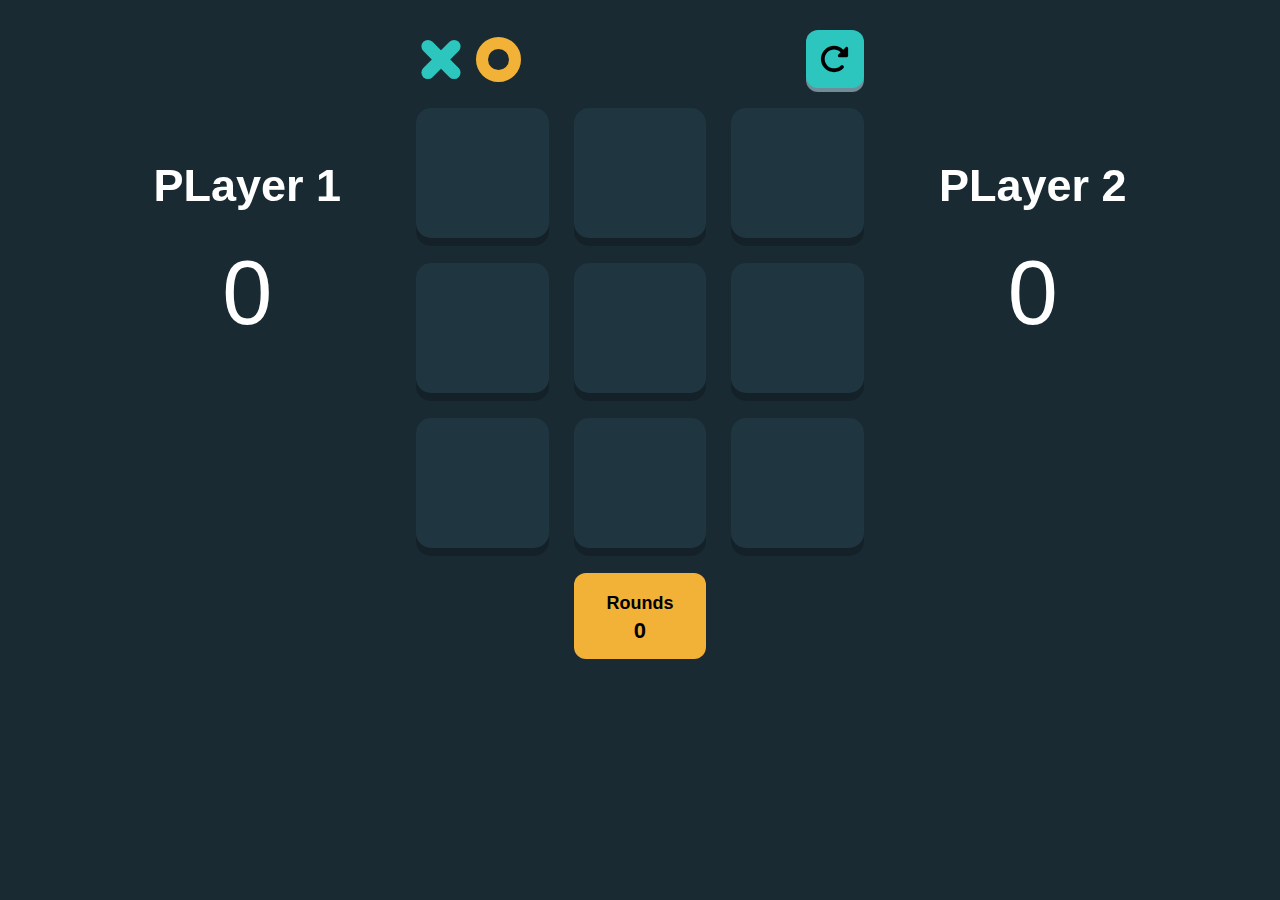
==== index.html @ ec6d65dd "X/O Game" ====
<!DOCTYPE html>
<html lang="en">
  <head>
    <meta charset="UTF-8" />
    <meta http-equiv="X-UA-Compatible" content="IE=edge" />
    <meta name="viewport" content="width=device-width, initial-scale=1.0" />
    <title>X/O</title>
    <link rel="stylesheet" href="style.css" />
    <script defer src="script.js"></script>
  </head>
  <body>
    <div class="player player_1">
      <div>
        <h2 class="player1_name">PLayer 1</h2>
        <span class="player1_score">0</span>
      </div>
      <div class="mark">
        <p class="player1_mark"></p>
      </div>
    </div>
    <div class="wrapper">
      <div class="options">
        <div class="marks">
          <div class="x"></div>
          <div class="o"></div>
        </div>
        <div class="retry">
          <i class="fa-solid fa-rotate-right"></i>
        </div>
      </div>
      <div class="squares">
        <div class="square one">
          <div></div>
        </div>
        <div class="square two">
          <div></div>
        </div>
        <div class="square three">
          <div></div>
        </div>
        <div class="square four">
          <div></div>
        </div>
        <div class="square five">
          <div></div>
        </div>
        <div class="square six">
          <div></div>
        </div>
        <div class="square seven">
          <div></div>
        </div>
        <div class="square eight">
          <div></div>
        </div>
        <div class="square nine">
          <div></div>
        </div>
        <div class="round">
          <p>Rounds</p>
          <span class="round_number">0</span>
        </div>
        <div class="line line_1"></div>
        <div class="line line_2"></div>
        <div class="line line_3"></div>
        <div class="line line_4"></div>
        <div class="line line_5"></div>
        <div class="line line_6"></div>
        <div class="line line_7"></div>
        <div class="line line_8"></div>
      </div>
    </div>
    <div class="player player_2">
      <div>
        <h2 class="player2_name">PLayer 2</h2>
        <span class="player2_score">0</span>
      </div>
      <div class="mark">
        <p class="player2_mark"></p>
      </div>
    </div>
    <!-- Modals -->
    <div class="start">
      <div class="names">
        <div>
          <label for="player1">Player1's Name</label>
          <input type="text" id="player1" />
        </div>
        <div>
          <label for="player2">Player2's Name</label>
          <input type="text" id="player2" />
        </div>
      </div>
      <button>Start Game</button>
    </div>
    <div class="choice">
      <h1>Choose Your Mark</h1>
      <div class="choices">
        <div data-mark="x">
          <input type="radio" name="choice" />
          <div class="x"></div>
        </div>
        <div data-mark="o">
          <input type="radio" name="choice" />
          <div class="o"></div>
        </div>
      </div>
      <button>Confirm</button>
    </div>
    <div class="winMsgContainer">
      <div class="winMsg">
        <p></p>
        <div>
          <div class="winner"></div>
          <p>Takes The Round</p>
        </div>
        <div class="buttons">
          <button class="quit">Quit</button>
          <button class="next_round">Next Round</button>
        </div>
      </div>
    </div>
    <div class="final_winner">
      <p></p>
      <div class="retry newGame">
        Try Again
        <i class="fa-solid fa-rotate-right"></i>
      </div>
    </div>
    <div class="retryMsg">
      <p>Are You Sure?</p>
      <div class="buttons">
        <button class="yes">Yes</button>
        <button class="no">No</button>
      </div>
    </div>
    <script src="all.min.js"></script>
  </body>
</html>
---- style.css ----
:root {
  --firstColor: #2cc6be;
  --secondColor: #f2b237;
  --thirdColor: #1f3540;
}
* {
  box-sizing: border-box;
  margin: 0;
  padding: 0;
}
body {
  position: relative;
  font-family: Arial, Helvetica, sans-serif;
  background-color: #192a32;
  display: flex;
  justify-content: center;
  padding-top: 30px;
  gap: 50px;
  align-items: center;
}
/* Marks */
.x {
  width: 100px;
  height: 20px;
  background-color: var(--firstColor);
  position: relative;
  border-radius: 20px;
  -webkit-border-radius: 20px;
  -moz-border-radius: 20px;
  -ms-border-radius: 20px;
  -o-border-radius: 20px;
  transform: rotate(45deg);
  -webkit-transform: rotate(45deg);
  -moz-transform: rotate(45deg);
  -ms-transform: rotate(45deg);
  -o-transform: rotate(45deg);
}
.x::before {
  content: "";
  position: absolute;
  width: 100%;
  height: 100%;
  background-color: var(--firstColor);
  border-radius: 20px;
  -webkit-border-radius: 20px;
  -moz-border-radius: 20px;
  -ms-border-radius: 20px;
  -o-border-radius: 20px;
  transform: rotate(90deg);
  -webkit-transform: rotate(90deg);
  -moz-transform: rotate(90deg);
  -ms-transform: rotate(90deg);
  -o-transform: rotate(90deg);
}
.o {
  width: 100px;
  height: 100px;
  border-radius: 50%;
  -webkit-border-radius: 50%;
  -moz-border-radius: 50%;
  -ms-border-radius: 50%;
  -o-border-radius: 50%;
  border: 30px solid var(--secondColor);
}
/* Players */
.player {
  display: flex;
  flex-direction: column;
  align-items: center;
  gap: 50px;
  padding: 25px;
  transition: 0.5s;
  -webkit-transition: 0.5s;
  -moz-transition: 0.5s;
  -ms-transition: 0.5s;
  -o-transition: 0.5s;
}
.player > :first-child {
  display: flex;
  flex-direction: column;
  align-items: center;
  gap: 30px;
}
/* Active player */
.player_active {
  transform: scale(1.1);
  -webkit-transform: scale(1.1);
  -moz-transform: scale(1.1);
  -ms-transform: scale(1.1);
  -o-transform: scale(1.1);
}
.player.player_1.player_active {
  box-shadow: -14px 16px 20px 3px;
}
.player.player_2.player_active {
  box-shadow: 14px 16px 20px 3px;
}
.player h2 {
  font-size: 45px;
  color: #fff;
}
.player span {
  font-size: 90px;
  color: white;
}
.player .mark {
  height: 155px;
}
.player .mark:has(.x) {
  display: flex;
  align-items: center;
  padding-bottom: 30px;
}
/* Wrapper */
.wrapper {
  width: 35%;
}
.wrapper .options {
  display: flex;
  justify-content: space-between;
  align-items: center;
}
.wrapper .options .marks {
  display: flex;
  align-items: center;
  gap: 10px;
}
.wrapper .options .marks .x {
  width: 50px;
  height: 13px;
}
.wrapper .options .marks .o {
  width: 45px;
  height: 45px;
  border-width: 12px;
}
.retry {
  padding: 14px;
  background-color: var(--firstColor);
  font-size: 30px;
  display: flex;
  justify-content: center;
  border-radius: 12px;
  align-items: center;
  box-shadow: 0px 4px 0px #708c97;
  cursor: pointer;
}
.wrapper .squares {
  margin-block: 20px;
  display: grid;
  grid-template-columns: repeat(3, 1fr);
  grid-template-rows: repeat(3, 130px);
  gap: 25px;
  position: relative;
}
.wrapper .squares .square {
  background-color: var(--thirdColor);
  box-shadow: 0px 8px 0px rgb(0 0 0 / 20%);
  border-radius: 15px;
  -webkit-border-radius: 15px;
  -moz-border-radius: 15px;
  -ms-border-radius: 15px;
  -o-border-radius: 15px;
  cursor: pointer;
  display: flex;
  justify-content: center;
  align-items: center;
}
.wrapper .squares .round {
  background-color: var(--secondColor);
  text-align: center;
  border-radius: 12px;
  padding-block: 15px;
  grid-column-start: 2;
}
.wrapper .round p {
  font-weight: bold;
  height: 30px;
  font-size: 18px;
  padding-top: 5px;
}
.wrapper .round span {
  font-size: 22px;
  font-weight: 900;
}
.line {
  position: absolute;
  background-color: white;
  left: 50%;
  box-shadow: 3px 5px 7px;
  transform: translateX(-50%);
  border-radius: 10px;
  transition: 0.5s;
  -webkit-transform: translateX(-50%);
  -moz-transform: translateX(-50%);
  -ms-transform: translateX(-50%);
  -o-transform: translateX(-50%);
  -webkit-border-radius: 10px;
  -moz-border-radius: 10px;
  -ms-border-radius: 10px;
  -o-border-radius: 10px;
  -webkit-transition: 0.5s;
  -moz-transition: 0.5s;
  -ms-transition: 0.5s;
  -o-transition: 0.5s;
}
.notActive {
  opacity: 0;
}
.line_1,
.line_2,
.line_3 {
  width: 0;
  height: 5px;
}
/* Win State */
.line_1.win,
.line_2.win,
.line_3.win {
  width: 90%;
}
.line_1 {
  top: 11.5%;
}
.line_2 {
  top: 39.5%;
}
.line_3 {
  bottom: 33%;
}
/* ========= */
.line_4,
.line_5,
.line_6 {
  height: 0;
  width: 5px;
  top: 18px;
}
/* Win State */
.line_4.win,
.line_5.win,
.line_6.win {
  height: 73%;
}
.line_4 {
  left: 15%;
}
.line_5 {
  left: 49.5%;
}
.line_6 {
  left: 85%;
}
/* ========= */
.line_7,
.line_8 {
  top: 40%;
  width: 5px;
  height: 75%;
}
/* Active State */
.line_7,
.line_8 {
  width: 0;
  height: 5px;
  left: 49.5%;
  top: 39.3%;
  transform: translate(-50%);
  -webkit-transform: translate(-50%);
  -moz-transform: translate(-50%);
  -ms-transform: translate(-50%);
  -o-transform: translate(-50%);
}
.line_7.win,
.line_8.win {
  width: 115%;
}
.line_7 {
  transform: translate(-50%) rotate(45deg);
  -webkit-transform: translate(-50%) rotate(45deg);
  -moz-transform: translate(-50%) rotate(45deg);
  -ms-transform: translate(-50%) rotate(45deg);
  -o-transform: translate(-50%) rotate(45deg);
}
.line_8 {
  transform: translate(-50%) rotate(-45deg);
  -webkit-transform: translate(-50%) rotate(-45deg);
  -moz-transform: translate(-50%) rotate(-45deg);
  -ms-transform: translate(-50%) rotate(-45deg);
  -o-transform: translate(-50%) rotate(-45deg);
}
/* Modals */
.start,
.choice,
.retryMsg,
.final_winner {
  position: absolute;
  width: 100%;
  height: calc(100% + 30px);
  top: 0;
  background-color: rgb(0 0 0 / 0.6);
  display: flex;
  justify-content: center;
  align-items: center;
  backdrop-filter: blur(2px);
  opacity: 0;
  z-index: -1;
  transition: 0.5s;
  -webkit-transition: 0.5s;
  -moz-transition: 0.5s;
  -ms-transition: 0.5s;
  -o-transition: 0.5s;
}

.start button,
.choice button {
  background-color: var(--firstColor);
  padding: 20px;
  border-radius: 20px;
  cursor: pointer;
  border: none;
  outline-color: transparent;
  font-size: 35px;
  font-weight: bold;
  box-shadow: 0 7px 0 #708c97;
}
.start .names {
  display: flex;
  width: 100%;
  justify-content: space-evenly;
  align-items: center;
}
.start .names label {
  display: block;
  text-align: center;
  color: var(--firstColor);
  font-weight: bold;
  font-size: 20px;
  margin-bottom: 20px;
}
.start .names input {
  border: 1px solid var(--firstColor);
  background-color: transparent;
  padding: 12px;
  border-radius: 12px;
  outline: none;
  caret-color: var(--firstColor);
  color: white;
  font-weight: bold;
  box-shadow: 3px 10px 8px black;
}
.start,
.choice,
.retryMsg,
.final_winner {
  flex-direction: column;
  gap: 60px;
}
.choice h1 {
  font-size: 45px;
  color: var(--firstColor);
  text-align: center;
  line-height: 1.5;
}
.choice .choices {
  display: flex;
  align-items: center;
  gap: 60px;
}
.choice button {
  font-size: 25px;
}
.choice .choices > div {
  height: 100%;
  display: flex;
  justify-content: center;
  align-items: center;
  transition: 0.7s;
  -webkit-transition: 0.7s;
  -moz-transition: 0.7s;
  -ms-transition: 0.7s;
  -o-transition: 0.7s;
  position: relative;
}
.choice .choices > div input {
  position: absolute;
  top: 0;
  width: 100%;
  height: 100%;
  z-index: 20;
  cursor: pointer;
  opacity: 0;
}
.choice .choices > div:has(input:checked) {
  transform: scale(1.4);
  filter: drop-shadow(0px 10px 5px black);
  -webkit-transform: scale(1.4);
  -moz-transform: scale(1.4);
  -ms-transform: scale(1.4);
  -o-transform: scale(1.4);
}
.winMsgContainer {
  width: 100%;
  height: calc(100% + 30px);
  top: 0;
  opacity: 0;
  z-index: -1;
  position: absolute;
  backdrop-filter: blur(3px);
  transition: 0.5s;
  -webkit-transition: 0.5s;
  -moz-transition: 0.5s;
  -ms-transition: 0.5s;
  -o-transition: 0.5s;
}
.winMsg {
  width: 100%;
  position: absolute;
  background-color: var(--thirdColor);
  top: 50%;
  transform: translateY(-50%);
  padding: 30px;
  display: flex;
  justify-content: center;
  align-items: center;
  flex-direction: column;
  gap: 30px;
  box-shadow: 0 4px 14px rgb(0 0 0 / 50%);
}
.winMsg div:first-of-type {
  display: flex;
  align-items: center;
  gap: 15px;
}
.winMsg > p {
  color: var(--secondColor);
  font-weight: bold;
  font-size: 20px;
}
.winMsg > div p,
.retryMsg p {
  color: var(--firstColor);
  font-weight: bold;
  font-size: 40px;
  text-align: center;
}
.winMsg .winner.x {
  width: 70px;
  height: 15px;
}
.winMsg .winner.o {
  width: 60px;
  height: 60px;
  border-width: 16px;
}
.winMsg button,
.retryMsg button {
  padding: 10px 15px;
  border-radius: 12px;
  cursor: pointer;
  border: none;
  outline-color: transparent;
  font-weight: bold;
}
.winMsg button:first-child,
.retryMsg button:first-child {
  background-color: var(--firstColor);
  box-shadow: 0 3px 0 #708c97;
  margin-right: 20px;
}
.winMsg button:last-child,
.retryMsg button:last-child {
  background-color: var(--secondColor);
  box-shadow: 0 3px 0 orange;
}

.final_winner > p {
  color: var(--secondColor);
  font-size: 50px;
  font-weight: bold;
  text-align: center;
}
.final_winner .final_winner_player {
  color: var(--firstColor);
}

.final_winner .retry {
  font-weight: bold;
}
.final_winner .retry svg {
  margin-left: 10px;
}
.show {
  opacity: 1;
  z-index: 10;
}

@media (width < 767px) {
  body,
  .start .names {
    flex-direction: column;
  }
  .player {
    flex-direction: row;
    justify-content: center;
    flex-wrap: wrap;
    text-align: center;
  }
  .player > :first-child {
    flex-direction: row;
  }
  .player.player_1 {
    order: 0;
  }
  .player .mark:has(.x) {
    padding: 0;
  }
  .player.player_2 {
    order: 1;
  }
  .player .mark {
    height: auto;
  }
  .wrapper {
    width: 95%;
    order: 2;
  }
  .wrapper .squares {
    grid-template-rows: repeat(3, 112px);
  }
  .start .names {
    gap: 35px;
  }
  .x {
    width: 85px;
    height: 18px;
  }
  .o {
    width: 80px;
    height: 80px;
    border-width: 20px;
  }
}
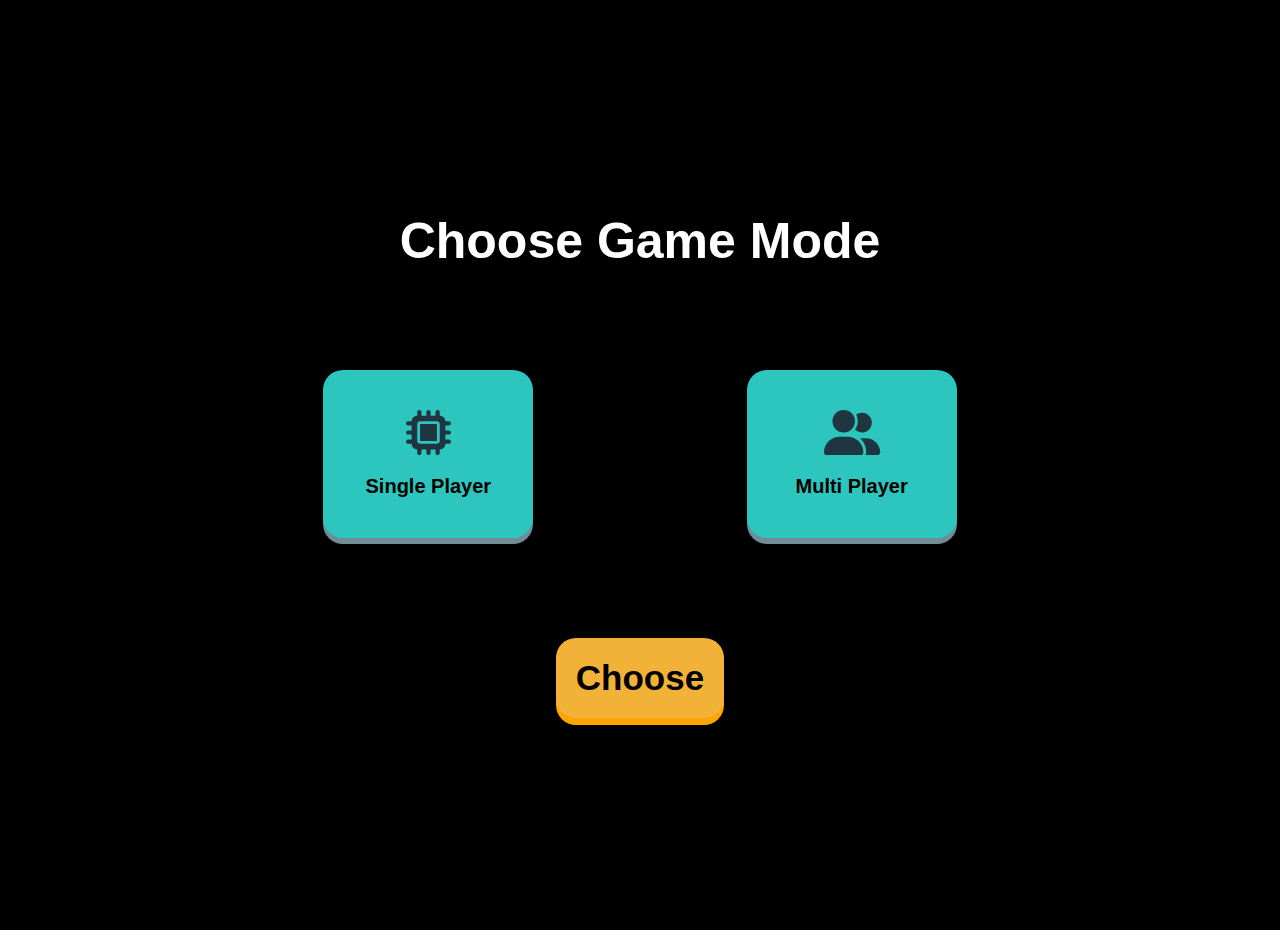
==== commit e6d2f92a: "yes" ====
--- a/index.html
+++ b/index.html
@@ -8,7 +8,7 @@
     <link rel="stylesheet" href="style.css" />
     <script defer src="script.js"></script>
   </head>
-  <body>
+  <body class="initial">
     <div class="player player_1">
       <div>
         <h2 class="player1_name">PLayer 1</h2>
@@ -86,7 +86,7 @@
           <label for="player1">Player1's Name</label>
           <input type="text" id="player1" />
         </div>
-        <div>
+        <div class="cpu_case">
           <label for="player2">Player2's Name</label>
           <input type="text" id="player2" />
         </div>
@@ -134,6 +134,22 @@
         <button class="no">No</button>
       </div>
     </div>
+    <div class="game_mode show">
+      <h2>Choose Game Mode</h2>
+      <div class="mode">
+        <div class="single">
+          <input type="radio" name="mode" />
+          <i class="fa-solid fa-microchip"></i>
+          <p>Single Player</p>
+        </div>
+        <div class="multi">
+          <input type="radio" name="mode" />
+          <i class="fa-solid fa-user-group"></i>
+          <p>Multi Player</p>
+        </div>
+      </div>
+      <button class="choose_mode">Choose</button>
+    </div>
     <script src="all.min.js"></script>
   </body>
 </html>
--- a/style.css
+++ b/style.css
@@ -8,6 +8,9 @@
   margin: 0;
   padding: 0;
 }
+::-webkit-scrollbar{
+  display: none;
+}
 body {
   position: relative;
   font-family: Arial, Helvetica, sans-serif;
@@ -17,6 +20,10 @@
   padding-top: 30px;
   gap: 50px;
   align-items: center;
+}
+.initial {
+  height: 100vh;
+  overflow: hidden;
 }
 /* Marks */
 .x {
@@ -293,7 +300,8 @@
 .start,
 .choice,
 .retryMsg,
-.final_winner {
+.final_winner,
+.game_mode {
   position: absolute;
   width: 100%;
   height: calc(100% + 30px);
@@ -313,7 +321,8 @@
 }
 
 .start button,
-.choice button {
+.choice button,
+.game_mode button {
   background-color: var(--firstColor);
   padding: 20px;
   border-radius: 20px;
@@ -352,7 +361,8 @@
 .start,
 .choice,
 .retryMsg,
-.final_winner {
+.final_winner,
+.game_mode {
   flex-direction: column;
   gap: 60px;
 }
@@ -375,11 +385,11 @@
   display: flex;
   justify-content: center;
   align-items: center;
-  transition: 0.7s;
-  -webkit-transition: 0.7s;
-  -moz-transition: 0.7s;
-  -ms-transition: 0.7s;
-  -o-transition: 0.7s;
+  transition: 0.5s;
+  -webkit-transition: 0.5s;
+  -moz-transition: 0.5s;
+  -ms-transition: 0.5s;
+  -o-transition: 0.5s;
   position: relative;
 }
 .choice .choices > div input {
@@ -483,21 +493,87 @@
 .final_winner .final_winner_player {
   color: var(--firstColor);
 }
-
 .final_winner .retry {
   font-weight: bold;
 }
 .final_winner .retry svg {
   margin-left: 10px;
 }
+
+.game_mode {
+  gap: 100px;
+  background-color: #000;
+}
+.game_mode h2 {
+  color: white;
+  font-size: 50px;
+  text-align: center;
+}
+.game_mode .mode {
+  display: flex;
+  width: 75%;
+  justify-content: space-evenly;
+  align-items: center;
+  gap: 50px;
+}
+.game_mode .mode div {
+  background-color: var(--firstColor);
+  padding: 40px;
+  border-radius: 20px;
+  box-shadow: 0px 6px 0px #708c97;
+  text-align: center;
+  width: 210px;
+  position: relative;
+  transition: 0.5s;
+  -webkit-transition: 0.5s;
+  -moz-transition: 0.5s;
+  -ms-transition: 0.5s;
+  -o-transition: 0.5s;
+}
+.game_mode .mode input {
+  position: absolute;
+  top: 0;
+  left: 50%;
+  transform: translateX(-50%);
+  width: 100%;
+  height: 100%;
+  z-index: 20;
+  cursor: pointer;
+  opacity: 0;
+  -webkit-transform: translateX(-50%);
+  -moz-transform: translateX(-50%);
+  -ms-transform: translateX(-50%);
+  -o-transform: translateX(-50%);
+}
+.game_mode .mode div:has(input:checked) {
+  transform: translateY(-20px);
+  -webkit-transform: translateY(-20px);
+  -moz-transform: translateY(-20px);
+  -ms-transform: translateY(-20px);
+  -o-transform: translateY(-20px);
+}
+.game_mode .mode svg {
+  color: var(--thirdColor);
+  font-size: 45px;
+  margin-bottom: 20px;
+}
+.game_mode .mode p {
+  font-weight: bold;
+  font-size: 20px;
+}
+.game_mode button {
+  background-color: var(--secondColor);
+  box-shadow: 0 7px 0 orange;
+}
+/* ========== */
 .show {
   opacity: 1;
   z-index: 10;
 }
-
 @media (width < 767px) {
   body,
-  .start .names {
+  .start .names,
+  .game_mode .mode {
     flex-direction: column;
   }
   .player {
@@ -541,3 +617,30 @@
     border-width: 20px;
   }
 }
+
+/* Cancel.html */
+
+.cancel {
+  min-height: 100vh;
+  background-color: var(--firstColor);
+  display: flex;
+  justify-content: center;
+  align-items: center;
+  position: relative;
+  overflow: hidden;
+}
+.cancel img {
+  position: absolute;
+  width: 100%;
+  z-index: -1;
+  filter: blur(2.5px);
+  -webkit-filter: blur(2.5px);
+}
+.cancel h1 {
+  width: 77%;
+  line-height: 2;
+  font-size: 50px;
+  text-align: center;
+  color: white;
+  text-shadow: 0 0 10px #000;
+}
